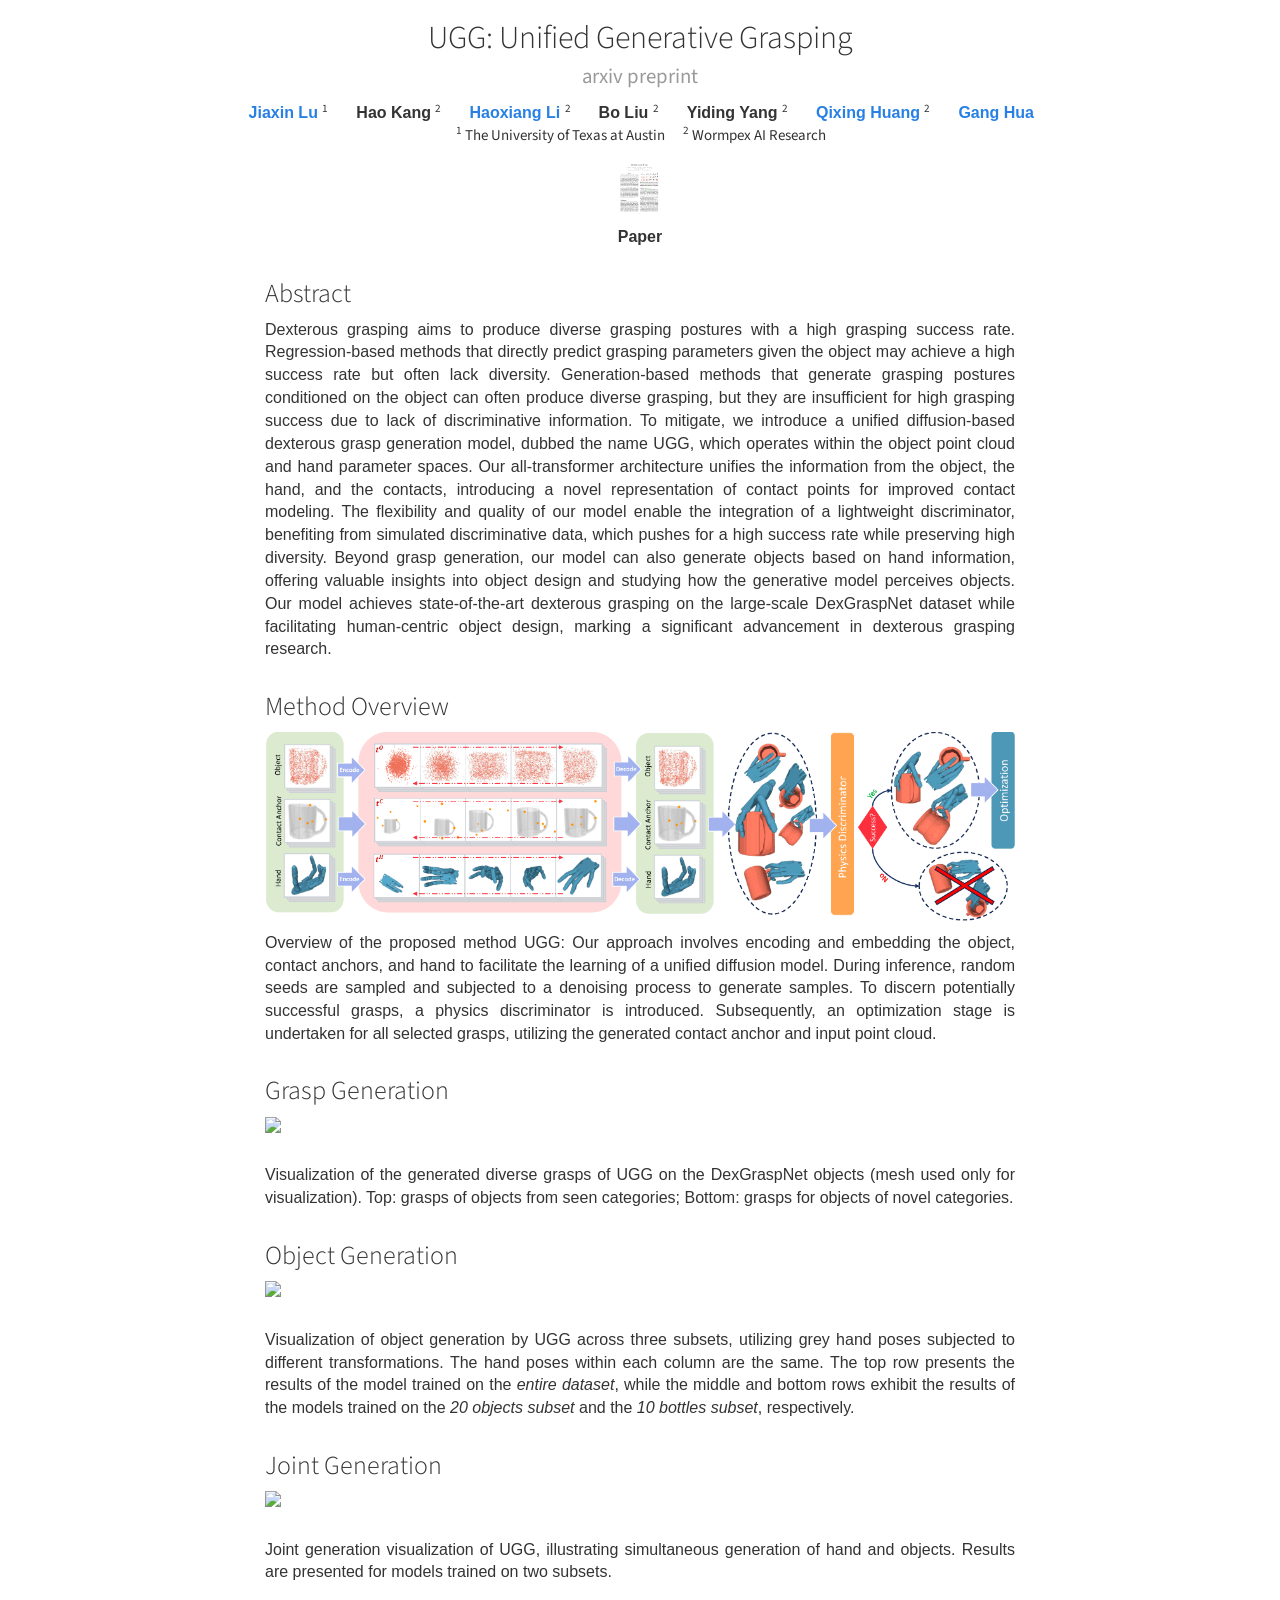
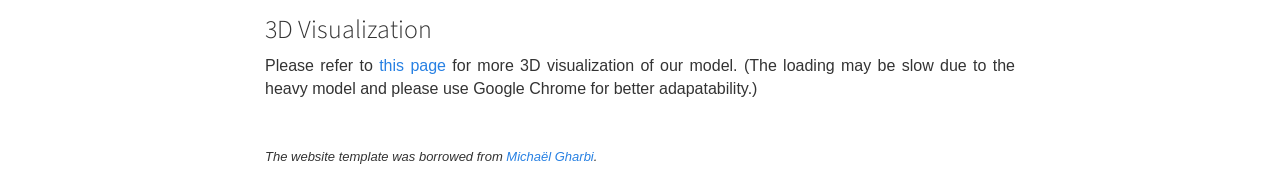
==== index.html @ 73ddad0e "initialize" ====
<!DOCTYPE html>
<html>

<head lang="en">
    <meta charset="UTF-8">
    <meta http-equiv="x-ua-compatible" content="ie=edge">

    <title>UGG</title>

    <meta name="description" content="">
    <meta name="viewport" content="width=device-width, initial-scale=1">


	<!--TWITTER-->
    <meta name="twitter:card" content="summary_large_image" />
    <meta name="twitter:title" content="UGG: Unified Generative Grasping" />
    <meta name="twitter:description" content="Project page for UGG: Unified Generative Grasping." />
    <meta name="twitter:image" content="https://jiaxin-lu.github.io/assets/img/ugg.png" />

    <link rel="stylesheet" href="https://maxcdn.bootstrapcdn.com/bootstrap/3.3.5/css/bootstrap.min.css">
    <link rel="stylesheet" href="https://maxcdn.bootstrapcdn.com/font-awesome/4.4.0/css/font-awesome.min.css">
    <link rel="stylesheet" href="https://cdnjs.cloudflare.com/ajax/libs/codemirror/5.8.0/codemirror.min.css">
    <link rel="stylesheet" href="css/app.css">

    <link rel="stylesheet" href="css/bootstrap.min.css">

    <script src="https://ajax.googleapis.com/ajax/libs/jquery/1.11.3/jquery.min.js"></script>
    <script src="https://maxcdn.bootstrapcdn.com/bootstrap/3.3.5/js/bootstrap.min.js"></script>
    <script src="https://cdnjs.cloudflare.com/ajax/libs/codemirror/5.8.0/codemirror.min.js"></script>
    <script src="https://cdnjs.cloudflare.com/ajax/libs/clipboard.js/1.5.3/clipboard.min.js"></script>

    <script src="js/app.js"></script>
</head>

<body>
    <div class="container" id="main">
        <div class="row">
            <h2 class="col-md-12 text-center">
                UGG: Unified Generative Grasping
                </br>
                <small>
                    arxiv preprint
                </small>
            </h2>
        </div>
        <div class="row">
            <div class="col-md-12 text-center">
                <ul class="list-inline">
                    <li>
                        <a href="https://jiaxin-lu.github.io/">
                            <strong> Jiaxin Lu </strong>
                        </a> 
						<sup>1</sup>
                    </li>
                    <li>
                            <strong> Hao Kang </strong>
                            <sup>2</sup>
                    </li>
                    <li>
                        <a href="https://blog.haoxiang.org/haoxiang.html">
                            <strong> Haoxiang Li </strong>
                        </a>
                        <sup>2</sup>
                    </li>
                    <li>
                            <strong> Bo Liu </strong>
                            <sup>2</sup>
                    </li>
                    <li>
                            <strong> Yiding Yang </strong>
                            <sup>2</sup>
                    </li>
                    <li>
                        <a href="https://www.cs.utexas.edu/~huangqx/">
                            <strong> Qixing Huang </strong>
                        </a>
						<sup>2</sup>
<!--						<sup>1</sup>-->
                    </li>
                    <li>
                        <a href="https://www.ganghua.org/">
                            <strong> Gang Hua </strong>
                        </a>
                    </li><br>
					<sup>1</sup>
                    The University of Texas at Austin

                 &nbsp;&nbsp;&nbsp;&nbsp;
                    <sup>2</sup>
                    Wormpex AI Research

					</ul>
            </div>
        </div>


        <div class="row">
                <div class="col-md-4 col-md-offset-4 text-center">
                    <ul class="nav nav-pills nav-justified">
                        <li>
                            <!-- <a href=""> -->
                            <image src="img/paper_img.png" height="60px">
                                <h4><strong>Paper</strong></h4>
                            <!-- </a> -->
                        </li>
						<!-- <li>
                            <a href="">
                            <image src="img/github.png" height="60px">
                                <h4><strong>Code</strong></h4>
                            </a>
                        </li> -->

                    </ul>
                </div>
        </div>



        <div class="row">
            <div class="col-md-8 col-md-offset-2">
                <h3>
                    Abstract
                </h3>
                <p class="text-justify">
                    Dexterous grasping aims to produce diverse grasping postures with a high grasping success rate. Regression-based methods that directly predict grasping parameters given the object may achieve a high success rate but often lack diversity.  
                Generation-based methods that generate grasping postures conditioned on the object can often produce diverse grasping, but they are insufficient for high grasping success due to lack of discriminative information.
                To mitigate, we introduce a unified diffusion-based dexterous grasp generation model, dubbed the name UGG, which operates within the object point cloud and hand parameter spaces. Our all-transformer architecture unifies the information from the object, the hand, and the contacts, introducing a novel representation of contact points for improved contact modeling. The flexibility and quality of our model enable the integration of a lightweight discriminator, benefiting from simulated discriminative data, which pushes for a high success rate while preserving high diversity. Beyond grasp generation, our model can also generate objects based on hand information, offering valuable insights into object design and studying how the generative model perceives objects. Our model achieves state-of-the-art dexterous grasping on the large-scale DexGraspNet dataset while facilitating human-centric object design, marking a significant advancement in dexterous grasping research.
 </p>
            </div>
        </div>




        <div class="row">
            <div class="col-md-8 col-md-offset-2">
                <h3>
                    Method Overview
                </h3>
                <p style="text-align:center;">
                    <image src="img/ugg.png" class="img-responsive">
                </p>
				<p class="text-justify">
                    Overview of the proposed method UGG: Our approach involves encoding and embedding the object, contact anchors, and hand to facilitate the learning of a unified diffusion model. During inference, random seeds are sampled and subjected to a denoising process to generate samples. To discern potentially successful grasps, a physics discriminator is introduced. Subsequently, an optimization stage is undertaken for all selected grasps, utilizing the generated contact anchor and input point cloud.
                </p>
				</div>
        </div>


        <div class="row">
            <div class="col-md-8 col-md-offset-2">
                <h3>
                    Grasp Generation
                </h3>
                <p style="text-align:center;">
                    <image src="img/grasp_generation.png" class="img-responsive">
                </p>
				<br>
                <p class="text-justify">
                    Visualization of the generated diverse grasps of UGG on the DexGraspNet objects (mesh used only for visualization). Top: grasps of objects from seen categories; Bottom: grasps for objects of novel categories.
                </p>
				</div>
        </div>


        <div class="row">
            <div class="col-md-8 col-md-offset-2">
                <h3>
                    Object Generation
                </h3>
                <p style="text-align:center;">
                    <image src="img/object_generation.png" class="img-responsive">
                </p>
				<br>
                <p class="text-justify">
                    Visualization of object generation by UGG across three subsets, utilizing grey hand poses subjected to different transformations. The hand poses within each column are the same. The top row presents the results of the model trained on the  <i>entire dataset</i>, while the middle and bottom rows exhibit the results of the models trained on the <i>20 objects subset</i> and the <i>10 bottles subset</i>, respectively. </p>
				</div>
        </div>

        <div class="row">
            <div class="col-md-8 col-md-offset-2">
                <h3>
                    Joint Generation
                </h3>
                <p style="text-align:center;">
                    <image src="img/joint_generation.png" class="img-responsive">
                </p>
				<br>
                <p class="text-justify">
                    Joint generation visualization of UGG, illustrating simultaneous generation of hand and objects. Results are presented for models trained on two subsets.
                </p>
				</div>
        </div>

        <div class="row">
            <div class="col-md-8 col-md-offset-2">
                <h3>
                    3D Visualization
                </h3>
                <p class="text-justify">
                    Please refer to <a href="visualization.html">this page</a> for more 3D visualization of our model. (The loading may be slow due to the heavy model and please use Google Chrome for better adapatability.)
                </p>
				</div>
        </div>

        <!-- <div class="row">
            <div class="col-md-8 col-md-offset-2">
                <h3>
                    Citation
                </h3>
                <div class="form-group col-md-10 col-md-offset-1">
                    <textarea id="bibtex" class="form-control" readonly>
@misc{lu2023jigsaw,
      title={Jigsaw: Learning to Assemble Multiple Fractured Objects},
      author={Jiaxin Lu and Yifan Sun and Qixing Huang},
      year={2023},
      eprint={2305.17975},
      archivePrefix={arXiv},
      primaryClass={cs.CV}
}</textarea>
                </div>
            </div>
        </div> -->

        <div class="row">
            <div class="col-md-8 col-md-offset-2">
                <!-- <h3>
                    Acknowledgements
                </h3> -->
                <p class="text-justify" style="font-size: small;">
                   <br>
                   <br>
                <i>The website template was borrowed from <a href="http://mgharbi.com/" style="font-size: small;">Michaël Gharbi</a>. </i>
                </p>
            </div>
        </div>
    </div>
</body>
</html>
---- css/app.css ----
/* latin-ext */
@font-face {
  font-family: 'Lato';
  font-style: italic;
  font-weight: 400;
  src: local('Lato Italic'), local('Lato-Italic'), url(https://fonts.gstatic.com/s/lato/v15/S6u8w4BMUTPHjxsAUi-qNiXg7eU0.woff2) format('woff2');
  unicode-range: U+0100-024F, U+0259, U+1E00-1EFF, U+2020, U+20A0-20AB, U+20AD-20CF, U+2113, U+2C60-2C7F, U+A720-A7FF;
}
/* latin */
@font-face {
  font-family: 'Lato';
  font-style: italic;
  font-weight: 400;
  src: local('Lato Italic'), local('Lato-Italic'), url(https://fonts.gstatic.com/s/lato/v15/S6u8w4BMUTPHjxsAXC-qNiXg7Q.woff2) format('woff2');
  unicode-range: U+0000-00FF, U+0131, U+0152-0153, U+02BB-02BC, U+02C6, U+02DA, U+02DC, U+2000-206F, U+2074, U+20AC, U+2122, U+2191, U+2193, U+2212, U+2215, U+FEFF, U+FFFD;
}
/* latin-ext */
@font-face {
  font-family: 'Lato';
  font-style: italic;
  font-weight: 700;
  src: local('Lato Bold Italic'), local('Lato-BoldItalic'), url(https://fonts.gstatic.com/s/lato/v15/S6u_w4BMUTPHjxsI5wq_FQftx9897sxZ.woff2) format('woff2');
  unicode-range: U+0100-024F, U+0259, U+1E00-1EFF, U+2020, U+20A0-20AB, U+20AD-20CF, U+2113, U+2C60-2C7F, U+A720-A7FF;
}
/* latin */
@font-face {
  font-family: 'Lato';
  font-style: italic;
  font-weight: 700;
  src: local('Lato Bold Italic'), local('Lato-BoldItalic'), url(https://fonts.gstatic.com/s/lato/v15/S6u_w4BMUTPHjxsI5wq_Gwftx9897g.woff2) format('woff2');
  unicode-range: U+0000-00FF, U+0131, U+0152-0153, U+02BB-02BC, U+02C6, U+02DA, U+02DC, U+2000-206F, U+2074, U+20AC, U+2122, U+2191, U+2193, U+2212, U+2215, U+FEFF, U+FFFD;
}
/* latin-ext */
@font-face {
  font-family: 'Lato';
  font-style: normal;
  font-weight: 400;
  src: local('Lato Regular'), local('Lato-Regular'), url(https://fonts.gstatic.com/s/lato/v15/S6uyw4BMUTPHjxAwXiWtFCfQ7A.woff2) format('woff2');
  unicode-range: U+0100-024F, U+0259, U+1E00-1EFF, U+2020, U+20A0-20AB, U+20AD-20CF, U+2113, U+2C60-2C7F, U+A720-A7FF;
}
/* latin */
@font-face {
  font-family: 'Lato';
  font-style: normal;
  font-weight: 400;
  src: local('Lato Regular'), local('Lato-Regular'), url(https://fonts.gstatic.com/s/lato/v15/S6uyw4BMUTPHjx4wXiWtFCc.woff2) format('woff2');
  unicode-range: U+0000-00FF, U+0131, U+0152-0153, U+02BB-02BC, U+02C6, U+02DA, U+02DC, U+2000-206F, U+2074, U+20AC, U+2122, U+2191, U+2193, U+2212, U+2215, U+FEFF, U+FFFD;
}
/* latin-ext */
@font-face {
  font-family: 'Lato';
  font-style: normal;
  font-weight: 700;
  src: local('Lato Bold'), local('Lato-Bold'), url(https://fonts.gstatic.com/s/lato/v15/S6u9w4BMUTPHh6UVSwaPGQ3q5d0N7w.woff2) format('woff2');
  unicode-range: U+0100-024F, U+0259, U+1E00-1EFF, U+2020, U+20A0-20AB, U+20AD-20CF, U+2113, U+2C60-2C7F, U+A720-A7FF;
}
/* latin */
@font-face {
  font-family: 'Lato';
  font-style: normal;
  font-weight: 700;
  src: local('Lato Bold'), local('Lato-Bold'), url(https://fonts.gstatic.com/s/lato/v15/S6u9w4BMUTPHh6UVSwiPGQ3q5d0.woff2) format('woff2');
  unicode-range: U+0000-00FF, U+0131, U+0152-0153, U+02BB-02BC, U+02C6, U+02DA, U+02DC, U+2000-206F, U+2074, U+20AC, U+2122, U+2191, U+2193, U+2212, U+2215, U+FEFF, U+FFFD;
}

a {
  color: #1772d0;
  text-decoration: none;
}

a:focus,
a:hover {
  color: #f09228;
  text-decoration: none;
}

body,
td,
th,
tr,
p,
a {
  font-family: 'Lato', Verdana, Helvetica, sans-serif;
  font-size: 16px
}

strong {
  font-family: 'Lato', Verdana, Helvetica, sans-serif;
  font-size: 16px;
}

heading {
  font-family: 'Lato', Verdana, Helvetica, sans-serif;
  font-size: 24px;
}

papertitle {
  font-family: 'Lato', Verdana, Helvetica, sans-serif;
  font-size: 16px;
  font-weight: 700
}

name {
  font-family: 'Lato', Verdana, Helvetica, sans-serif;
  font-size: 32px;
}

.one {
  width: 160px;
  height: 160px;
  position: relative;
}

.two {
  width: 160px;
  height: 160px;
  position: absolute;
  transition: opacity .2s ease-in-out;
  -moz-transition: opacity .2s ease-in-out;
  -webkit-transition: opacity .2s ease-in-out;
}

.fade {
  transition: opacity .2s ease-in-out;
  -moz-transition: opacity .2s ease-in-out;
  -webkit-transition: opacity .2s ease-in-out;
}

span.highlight {
  background-color: #ffffd0;
}

.CodeMirror {
    font-size: .8em;
    height: auto;
}

.CodeMirror-scroll {
    overflow-y: hidden;
    overflow-x: auto;
}

#header_img {
    margin-top: 2em;
    margin-bottom: 1em;
}

.list-inline {
	list-style: none;
	margin-left: -0.5em;
	margin-right: -0.5em;
	padding-left: 0;
}

.list-inline > li {
	display: inline-block;
	margin-left: 0.5em;
	margin-right: 0.5em;
}
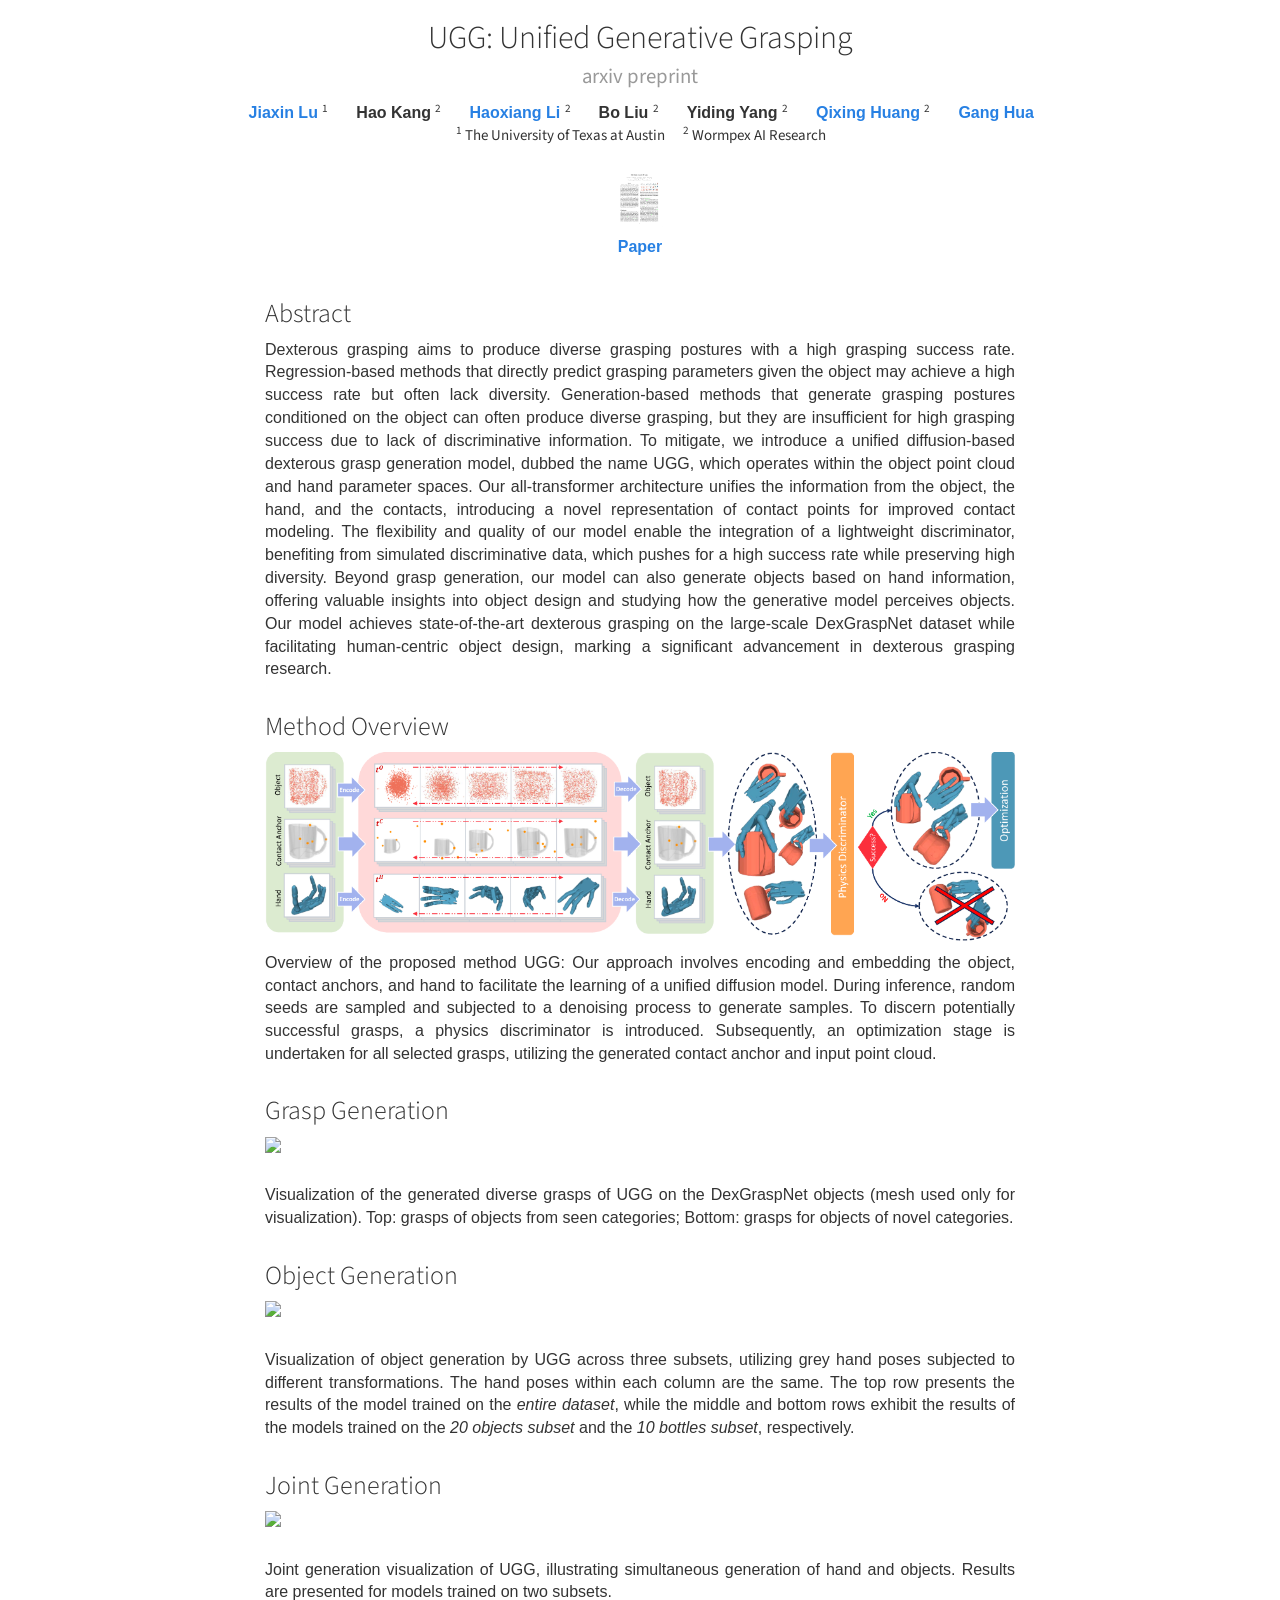
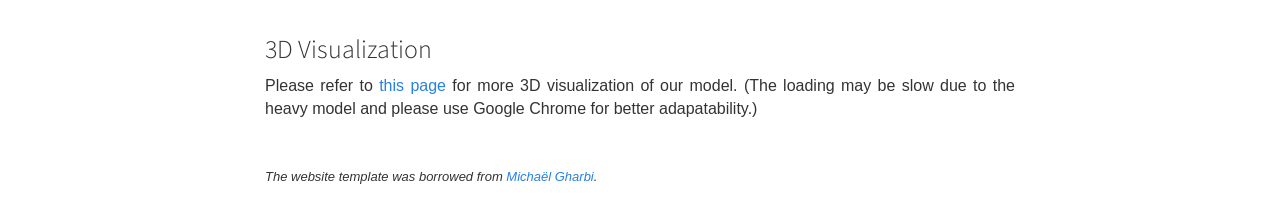
==== commit dfbf4384: "Update index.html" ====
--- a/index.html
+++ b/index.html
@@ -99,10 +99,10 @@
                 <div class="col-md-4 col-md-offset-4 text-center">
                     <ul class="nav nav-pills nav-justified">
                         <li>
-                            <!-- <a href=""> -->
+                            <a href="https://arxiv.org/abs/2311.16917">
                             <image src="img/paper_img.png" height="60px">
                                 <h4><strong>Paper</strong></h4>
-                            <!-- </a> -->
+                            </a>
                         </li>
 						<!-- <li>
                             <a href="">
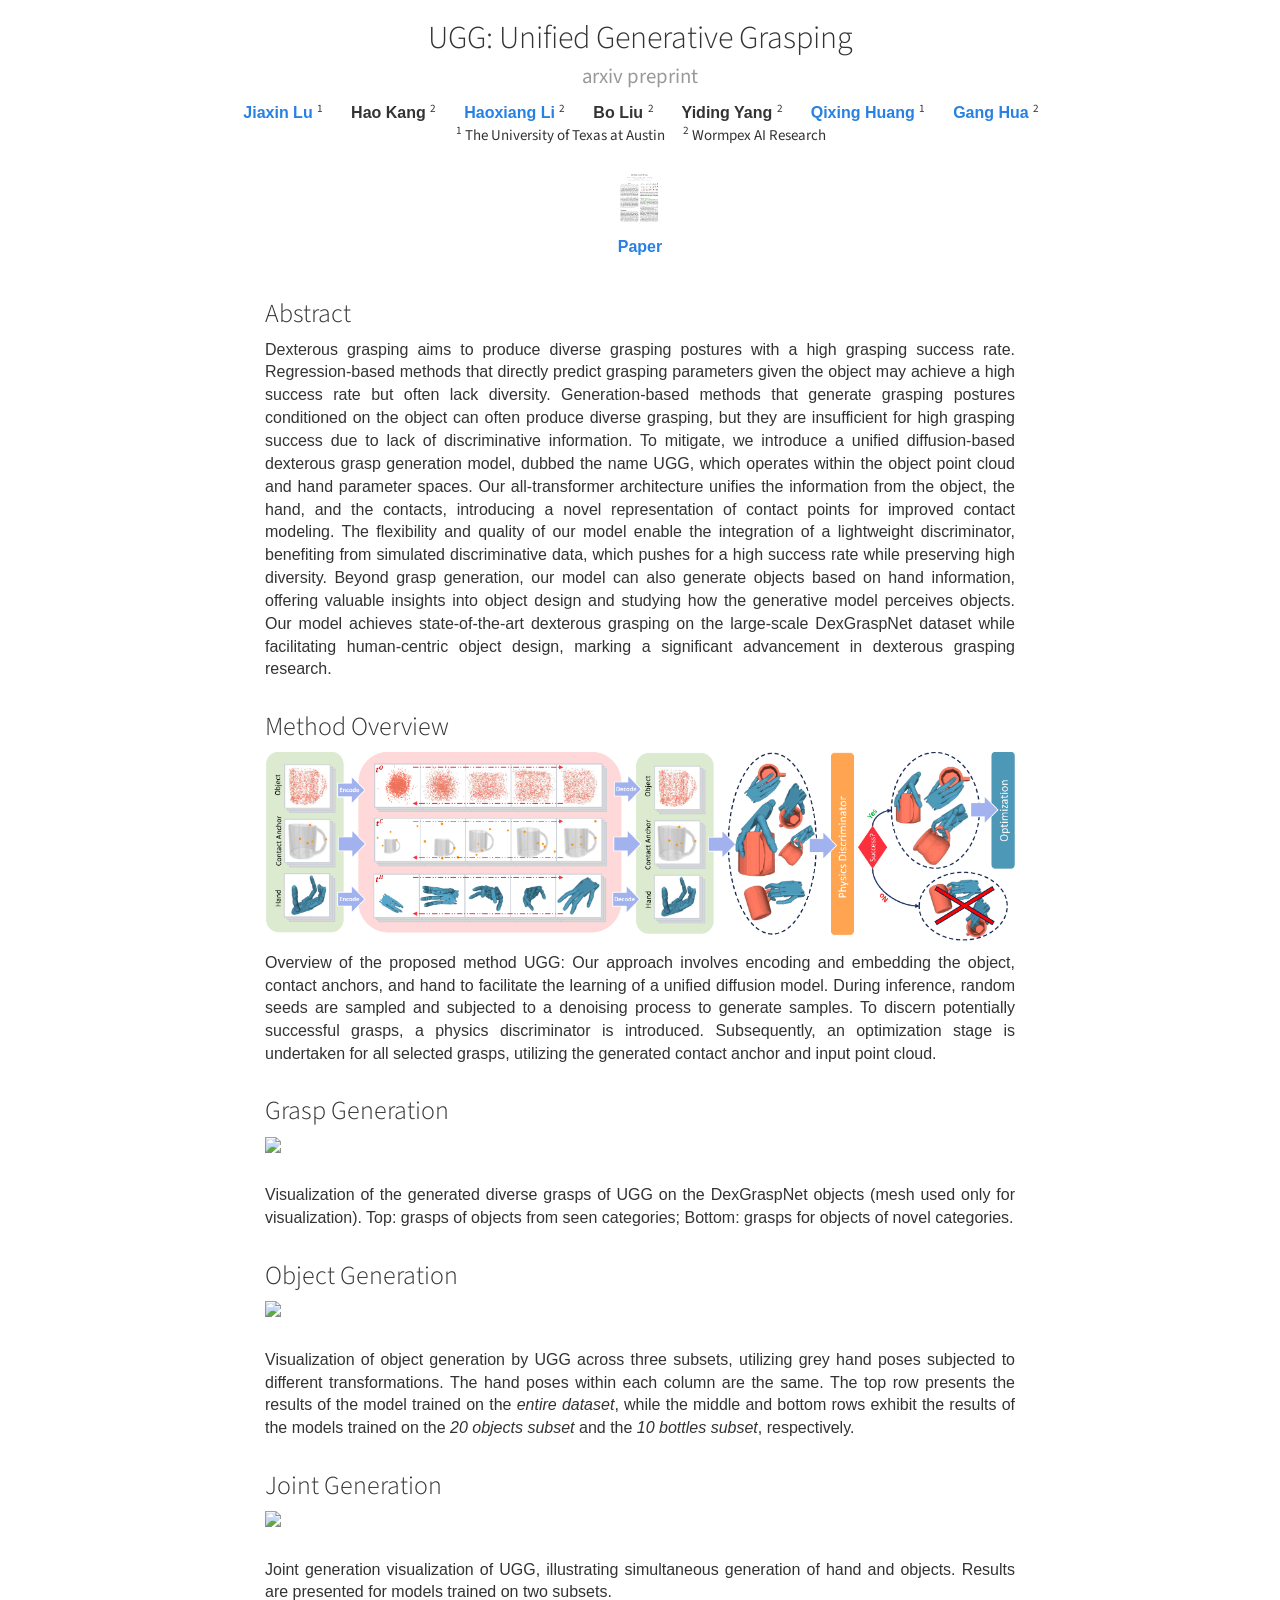
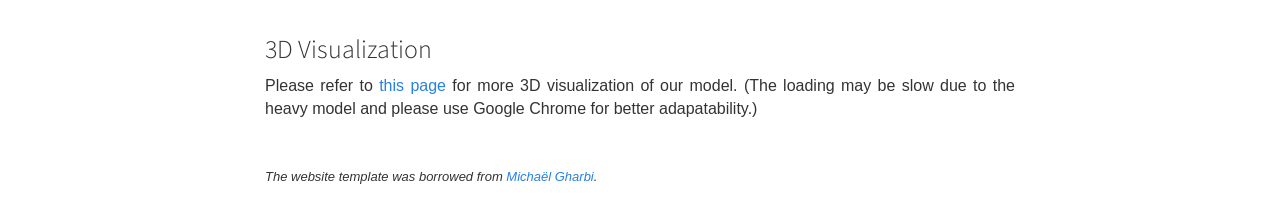
==== commit 7a84a919: "Update index.html" ====
--- a/index.html
+++ b/index.html
@@ -75,13 +75,14 @@
                         <a href="https://www.cs.utexas.edu/~huangqx/">
                             <strong> Qixing Huang </strong>
                         </a>
-						<sup>2</sup>
+						<sup>1</sup>
 <!--						<sup>1</sup>-->
                     </li>
                     <li>
                         <a href="https://www.ganghua.org/">
                             <strong> Gang Hua </strong>
                         </a>
+			    <sup>2</sup>
                     </li><br>
 					<sup>1</sup>
                     The University of Texas at Austin
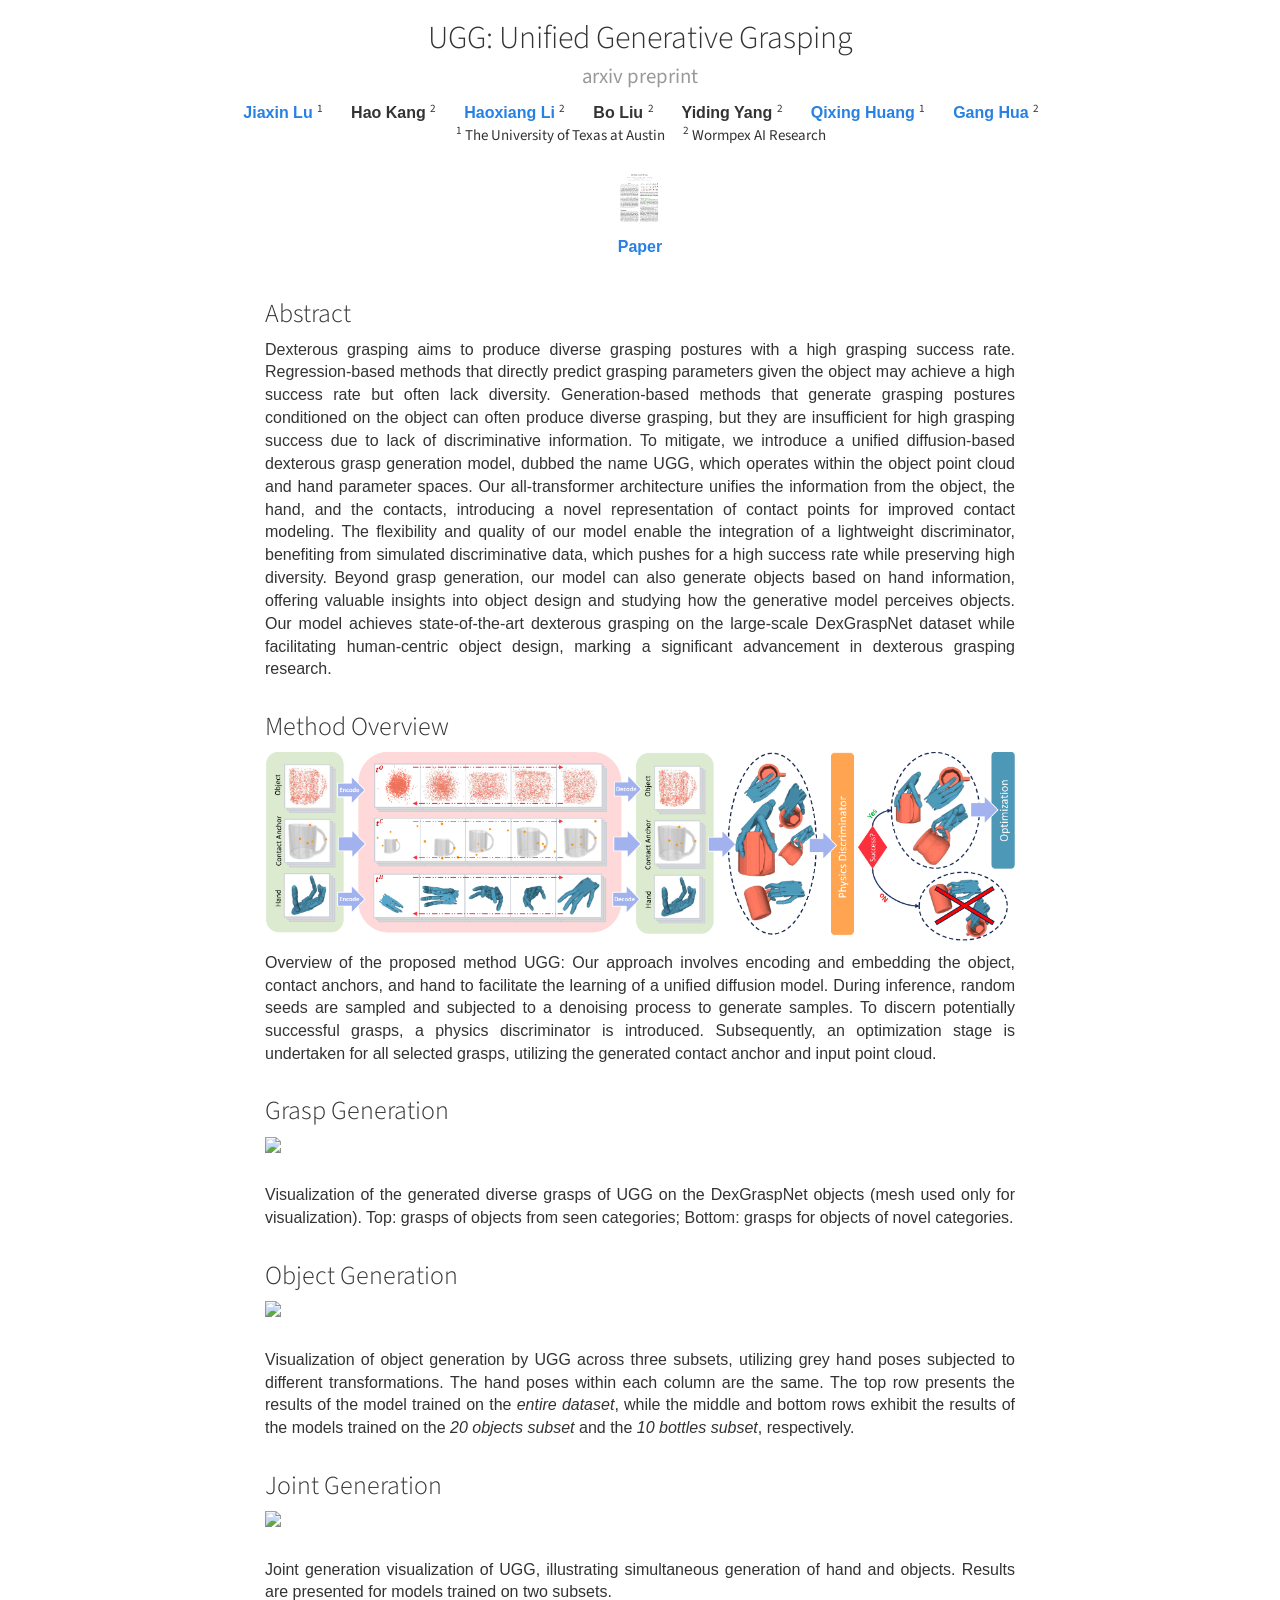
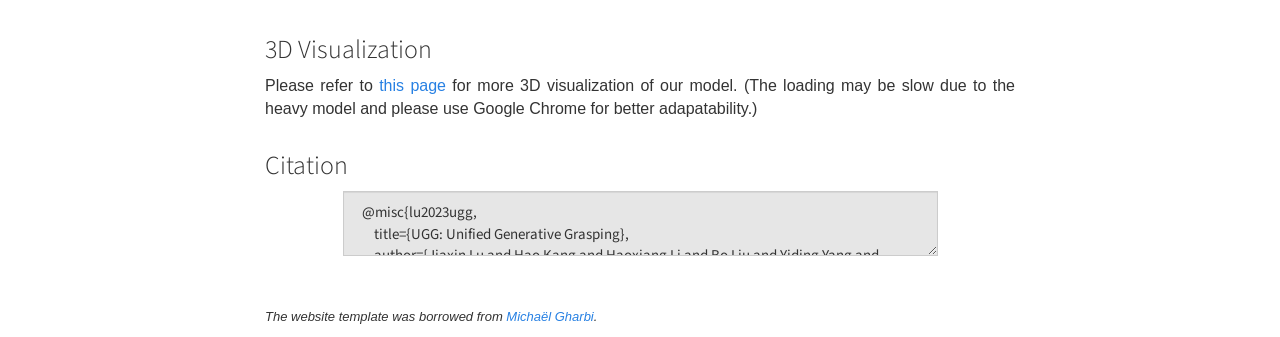
==== commit e04de115: "update bib" ====
--- a/index.html
+++ b/index.html
@@ -3,6 +3,16 @@
 <html>
 
 <head lang="en">
+    <!-- Google tag (gtag.js) -->
+    <script async src="https://www.googletagmanager.com/gtag/js?id=G-T25MFFLP2H"></script>
+    <script>
+    window.dataLayer = window.dataLayer || [];
+    function gtag(){dataLayer.push(arguments);}
+    gtag('js', new Date());
+
+    gtag('config', 'G-T25MFFLP2H');
+    </script>
+    
     <meta charset="UTF-8">
     <meta http-equiv="x-ua-compatible" content="ie=edge">
 
@@ -205,24 +215,25 @@
 				</div>
         </div>
 
-        <!-- <div class="row">
+        <div class="row">
             <div class="col-md-8 col-md-offset-2">
                 <h3>
                     Citation
                 </h3>
                 <div class="form-group col-md-10 col-md-offset-1">
                     <textarea id="bibtex" class="form-control" readonly>
-@misc{lu2023jigsaw,
-      title={Jigsaw: Learning to Assemble Multiple Fractured Objects},
-      author={Jiaxin Lu and Yifan Sun and Qixing Huang},
-      year={2023},
-      eprint={2305.17975},
-      archivePrefix={arXiv},
-      primaryClass={cs.CV}
-}</textarea>
+@misc{lu2023ugg,
+    title={UGG: Unified Generative Grasping}, 
+    author={Jiaxin Lu and Hao Kang and Haoxiang Li and Bo Liu and Yiding Yang and Qixing Huang and Gang Hua},
+    year={2023},
+    eprint={2311.16917},
+    archivePrefix={arXiv},
+    primaryClass={cs.CV}
+}
+</textarea>
                 </div>
             </div>
-        </div> -->
+        </div>
 
         <div class="row">
             <div class="col-md-8 col-md-offset-2">
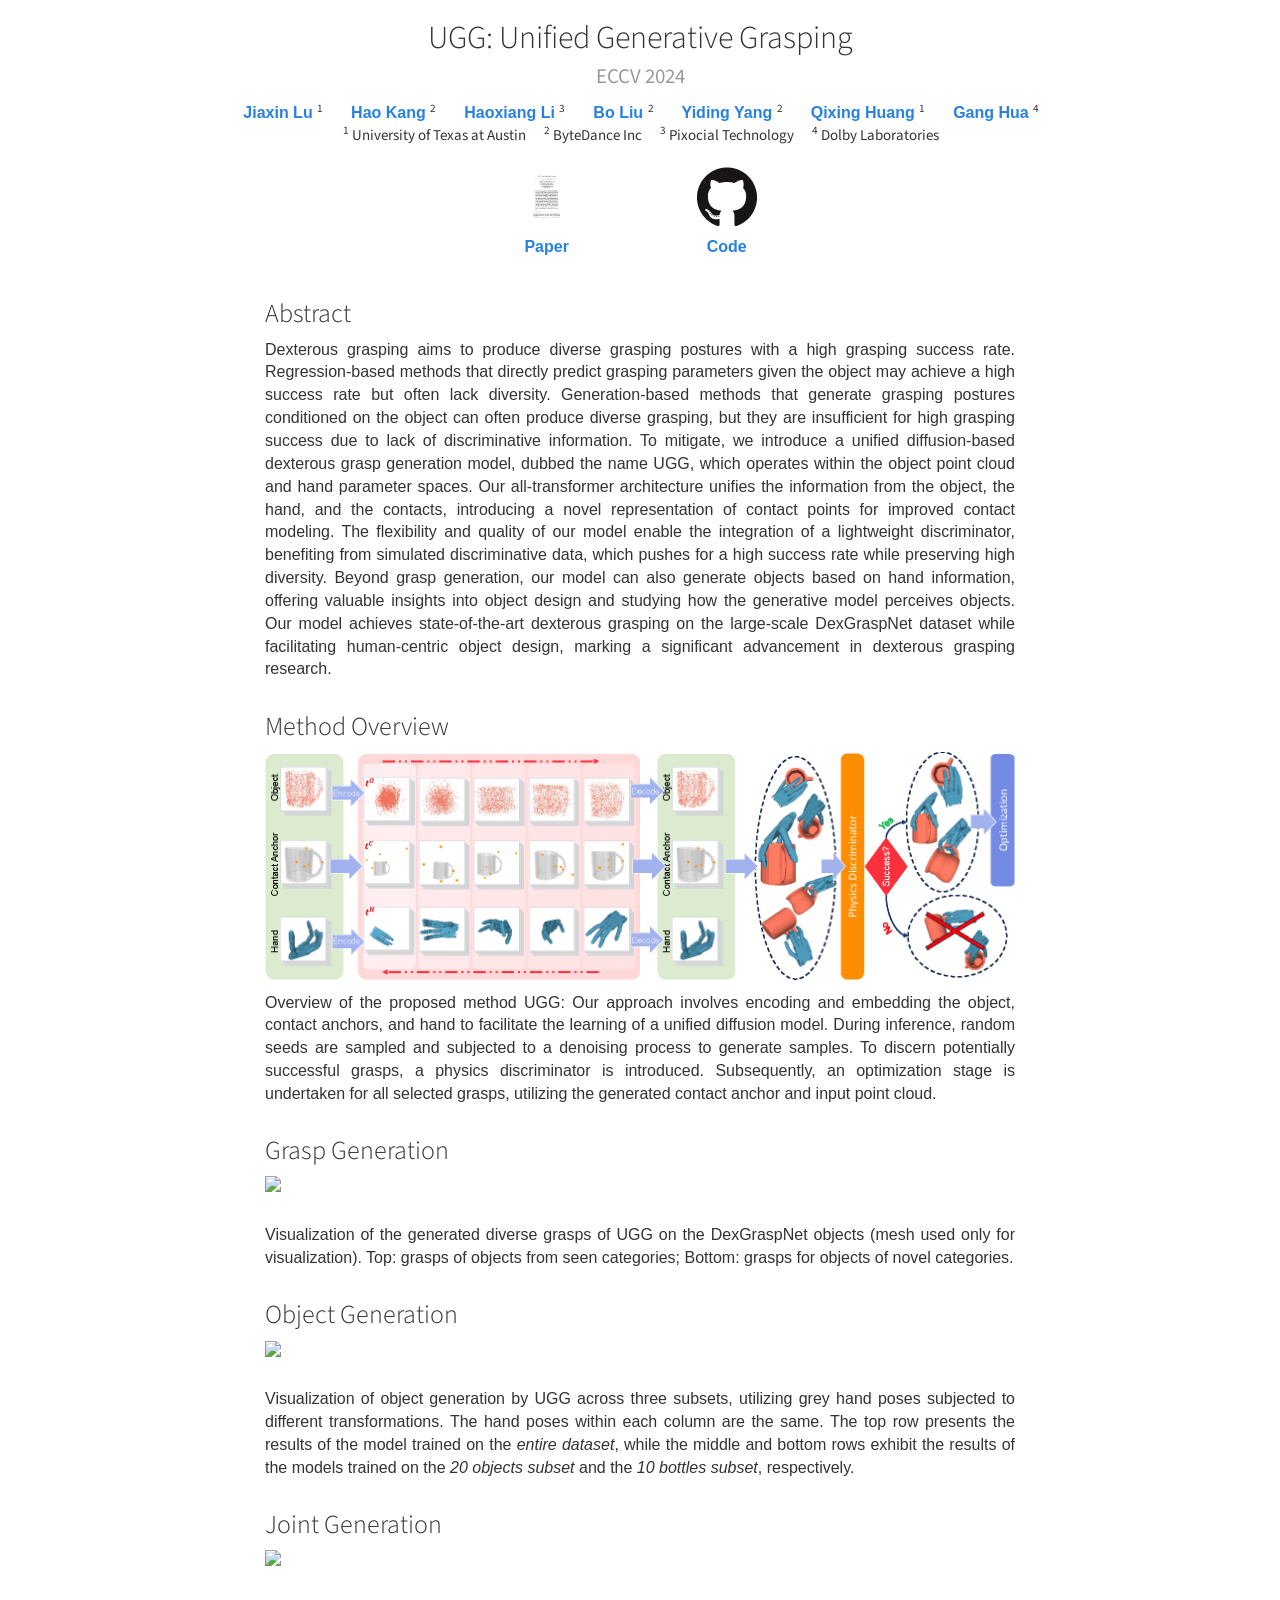
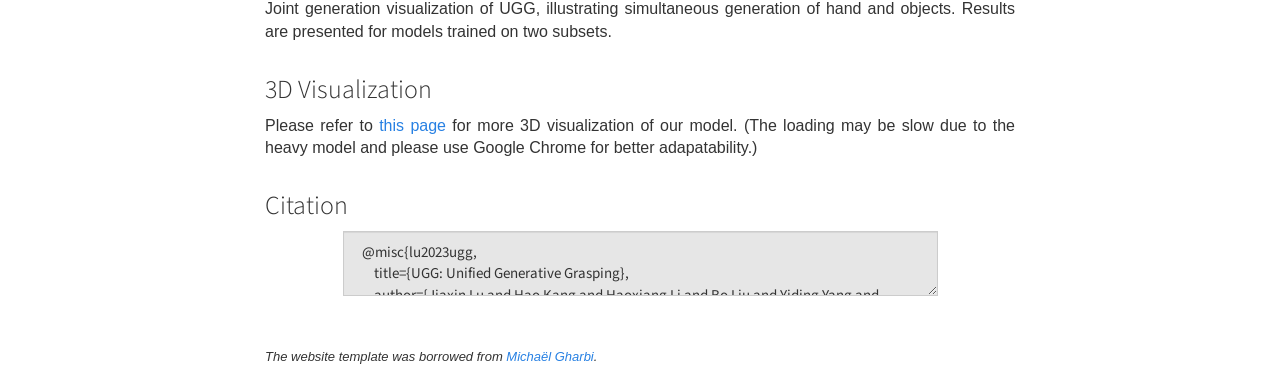
==== commit 577f72e1: "update page" ====
--- a/index.html
+++ b/index.html
@@ -50,7 +50,7 @@
                 UGG: Unified Generative Grasping
                 </br>
                 <small>
-                    arxiv preprint
+                    ECCV 2024
                 </small>
             </h2>
         </div>
@@ -64,21 +64,27 @@
 						<sup>1</sup>
                     </li>
                     <li>
+                        <a href="https://scholar.google.com/citations?user=VeTCSyEAAAAJ&hl=en">
                             <strong> Hao Kang </strong>
+                        </a>
                             <sup>2</sup>
                     </li>
                     <li>
-                        <a href="https://blog.haoxiang.org/haoxiang.html">
+                        <a href="https://resume.haoxiang.org/">
                             <strong> Haoxiang Li </strong>
                         </a>
-                        <sup>2</sup>
-                    </li>
-                    <li>
+                        <sup>3</sup>
+                    </li>
+                    <li>
+                        <a href="https://scholar.google.com/citations?user=NOgz-HsAAAAJ&hl=en">
                             <strong> Bo Liu </strong>
+                        </a>
                             <sup>2</sup>
                     </li>
                     <li>
+                        <a href="https://ihollywhy.github.io/">
                             <strong> Yiding Yang </strong>
+                        </a>
                             <sup>2</sup>
                     </li>
                     <li>
@@ -92,14 +98,20 @@
                         <a href="https://www.ganghua.org/">
                             <strong> Gang Hua </strong>
                         </a>
-			    <sup>2</sup>
+			    <sup>4</sup>
                     </li><br>
 					<sup>1</sup>
-                    The University of Texas at Austin
+                    University of Texas at Austin
 
                  &nbsp;&nbsp;&nbsp;&nbsp;
                     <sup>2</sup>
-                    Wormpex AI Research
+                    ByteDance Inc
+                &nbsp;&nbsp;&nbsp;&nbsp;
+                    <sup>3</sup>
+                    Pixocial Technology
+                &nbsp;&nbsp;&nbsp;&nbsp;
+                    <sup>4</sup>
+                    Dolby Laboratories
 
 					</ul>
             </div>
@@ -115,12 +127,12 @@
                                 <h4><strong>Paper</strong></h4>
                             </a>
                         </li>
-						<!-- <li>
-                            <a href="">
+						<li>
+                            <a href="https://github.com/Jiaxin-Lu/ugg">
                             <image src="img/github.png" height="60px">
                                 <h4><strong>Code</strong></h4>
                             </a>
-                        </li> -->
+                        </li>
 
                     </ul>
                 </div>
